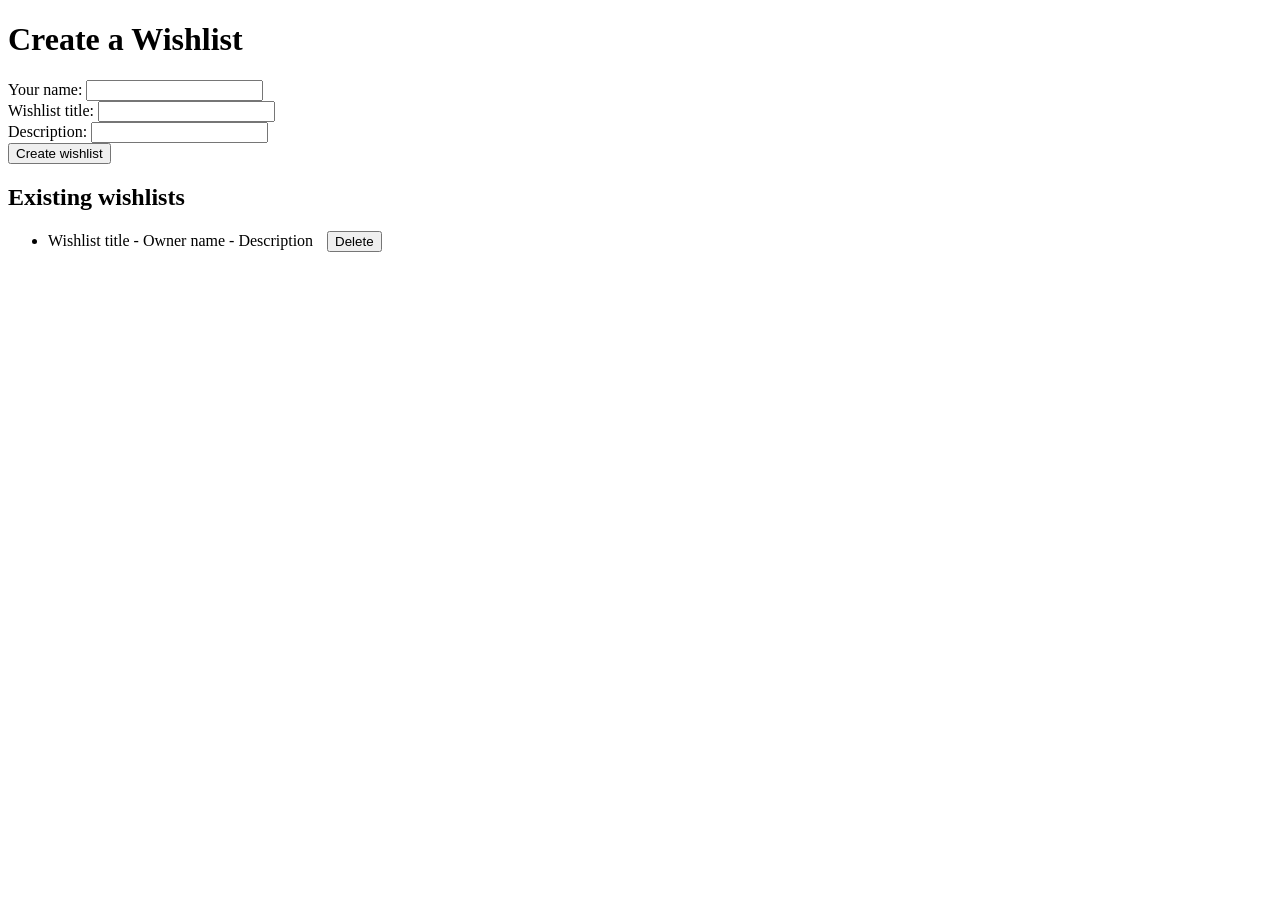
==== src/main/resources/templates/index.html @ f3205406 "Wishlist can be added and adding wishes to them" ====
<!DOCTYPE html>
<html lang="en" xmlns:th="http://www.thymeleaf.org">
<head>
    <meta charset="UTF-8">
    <title>Wishlist App</title>
</head>
<body>

<div th:if="${successMessage}">
    <p th:text="${successMessage}"></p>
</div>

<div th:if="${errorMessage}">
    <p th:text="${errorMessage}"></p>
</div>

<h1>Create a Wishlist</h1>

<form th:action="@{/wishlist/create}" th:object="${wishlist}" method="post">
    <div>
        <label for="ownerName">Your name:</label>
        <input type="text" id="ownerName" th:field="*{ownerName}" required>
    </div>

    <div>
        <label for="title">Wishlist title:</label>
        <input type="text" id="title" th:field="*{title}" required>
    </div>

    <div>
        <label for="description">Description:</label>
        <input type="text" id="description" th:field="*{description}">
    </div>

    <button type="submit">Create wishlist</button>
</form>

<h2>Existing wishlists</h2>

<ul>
    <li th:each="wishlist : ${wishlists}">
        <a th:href="@{/wishlist/{id}(id=${wishlist.id})}" th:text="${wishlist.title}">Wishlist title</a>
        -
        <span th:text="${wishlist.ownerName}">Owner name</span>
        -
        <span th:text="${wishlist.description}">Description</span>

        <form th:action="@{/wishlist/{id}/delete(id=${wishlist.id})}" method="post" style="display:inline; margin-left:10px;">
            <button type="submit">Delete</button>
        </form>
    </li>
</ul>

</body>
</html>
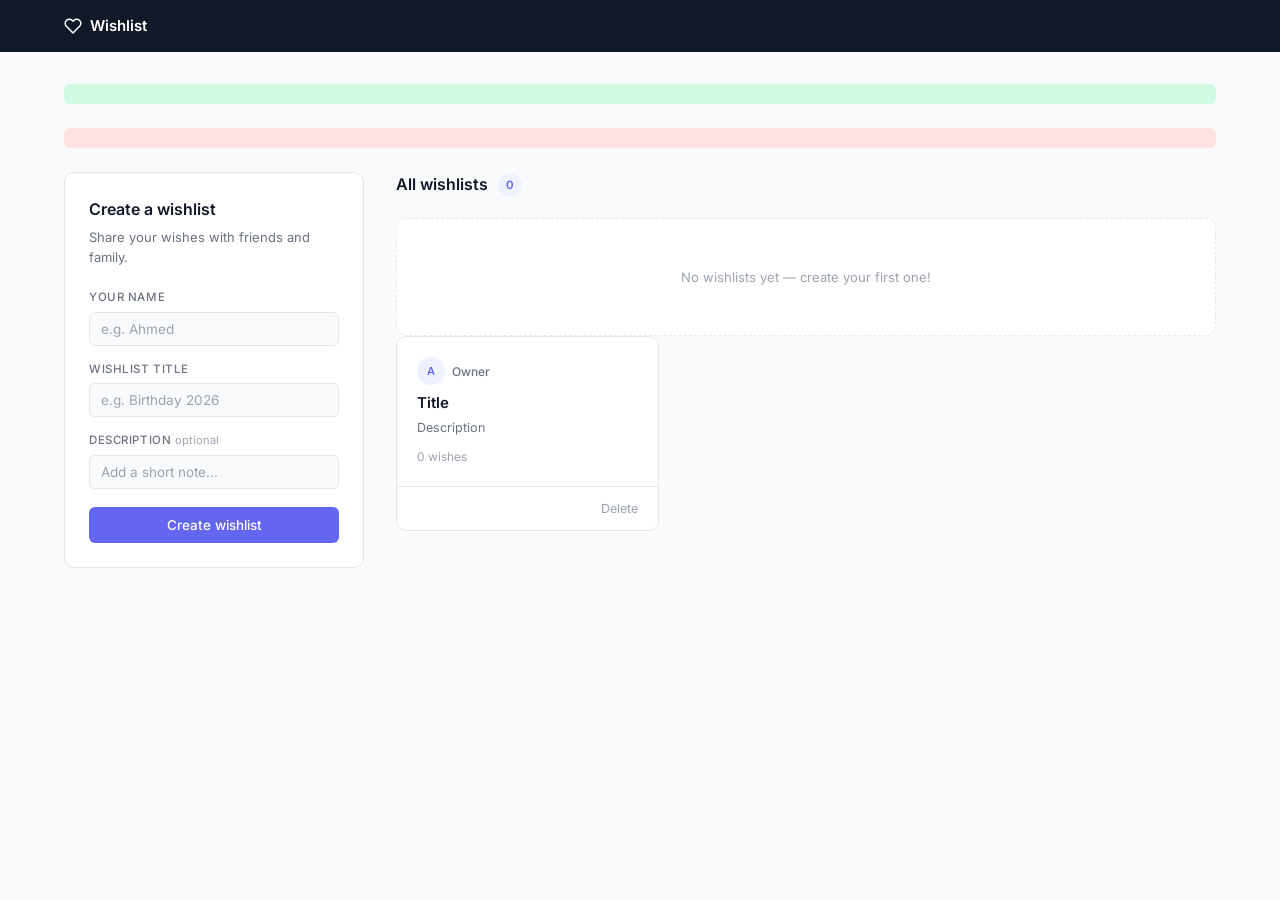
==== commit 07efc4ba: "Added embedded css to the website to make it look prettier.Azure works fine" ====
--- a/src/main/resources/templates/index.html
+++ b/src/main/resources/templates/index.html
@@ -2,54 +2,146 @@
 <html lang="en" xmlns:th="http://www.thymeleaf.org">
 <head>
     <meta charset="UTF-8">
+    <meta name="viewport" content="width=device-width, initial-scale=1.0">
     <title>Wishlist App</title>
+    <link rel="preconnect" href="https://fonts.googleapis.com">
+    <link href="https://fonts.googleapis.com/css2?family=Inter:wght@300;400;500;600&display=swap" rel="stylesheet">
+    <style>
+        *, *::before, *::after { box-sizing: border-box; margin: 0; padding: 0; }
+        :root {
+            --bg: #f9fafb; --surface: #ffffff; --border: #e5e7eb;
+            --text: #111827; --muted: #6b7280; --faint: #9ca3af;
+            --accent: #6366f1; --accent-h: #4f46e5; --accent-light: #eef2ff;
+            --green: #10b981; --green-light: #d1fae5;
+            --red: #ef4444; --red-light: #fee2e2;
+            --radius: 10px; --radius-sm: 6px;
+        }
+        body { font-family: 'Inter', -apple-system, sans-serif; background: var(--bg); color: var(--text); font-size: 14px; line-height: 1.6; min-height: 100vh; }
+        a { color: inherit; text-decoration: none; }
+
+        .navbar { background: #111827; color: white; height: 52px; position: sticky; top: 0; z-index: 100; }
+        .nav-inner { max-width: 1200px; margin: 0 auto; padding: 0 1.5rem; height: 100%; display: flex; align-items: center; }
+        .nav-brand { display: flex; align-items: center; gap: 8px; font-size: 15px; font-weight: 600; }
+
+        .page { max-width: 1200px; margin: 0 auto; padding: 2rem 1.5rem 4rem; }
+
+        .alert { padding: 10px 14px; border-radius: var(--radius-sm); font-size: 13px; font-weight: 500; margin-bottom: 1.5rem; }
+        .alert--success { background: var(--green-light); color: #065f46; }
+        .alert--error { background: var(--red-light); color: #991b1b; }
+
+        .layout { display: grid; grid-template-columns: 300px 1fr; gap: 2rem; align-items: start; }
+        @media(max-width:768px){ .layout { grid-template-columns: 1fr; } }
+
+        .sidebar { background: var(--surface); border: 1px solid var(--border); border-radius: var(--radius); padding: 1.5rem; position: sticky; top: 68px; }
+        .sidebar h1 { font-size: 16px; font-weight: 600; margin-bottom: 4px; }
+        .sidebar p { font-size: 13px; color: var(--muted); margin-bottom: 1.25rem; }
+
+        .form { display: flex; flex-direction: column; gap: 14px; }
+        .field { display: flex; flex-direction: column; gap: 5px; }
+        .field label { font-size: 11.5px; font-weight: 500; color: var(--muted); text-transform: uppercase; letter-spacing: 0.05em; }
+        .hint { font-weight: 400; color: var(--faint); text-transform: none; letter-spacing: 0; font-size: 11px; }
+        .field input { border: 1px solid var(--border); border-radius: var(--radius-sm); padding: 8px 11px; font-family: 'Inter', sans-serif; font-size: 13.5px; color: var(--text); background: var(--bg); outline: none; transition: border-color 0.15s, box-shadow 0.15s; width: 100%; }
+        .field input:focus { border-color: var(--accent); box-shadow: 0 0 0 3px rgba(99,102,241,0.12); background: white; }
+        .field input::placeholder { color: var(--faint); }
+
+        .btn-primary { display: flex; align-items: center; justify-content: center; width: 100%; padding: 10px; background: var(--accent); color: white; border: none; border-radius: var(--radius-sm); font-family: 'Inter', sans-serif; font-size: 13.5px; font-weight: 500; cursor: pointer; margin-top: 4px; transition: background 0.15s; }
+        .btn-primary:hover { background: var(--accent-h); }
+
+        .main { min-width: 0; }
+        .main-header { display: flex; align-items: center; gap: 10px; margin-bottom: 1.25rem; }
+        .main-header h2 { font-size: 16px; font-weight: 600; }
+        .badge { background: var(--accent-light); color: var(--accent); font-size: 11.5px; font-weight: 600; padding: 2px 8px; border-radius: 100px; }
+
+        .grid { display: grid; grid-template-columns: repeat(auto-fill, minmax(240px, 1fr)); gap: 1rem; }
+
+        .card { background: var(--surface); border: 1px solid var(--border); border-radius: var(--radius); overflow: hidden; display: flex; flex-direction: column; transition: box-shadow 0.15s, transform 0.15s; }
+        .card:hover { box-shadow: 0 4px 20px rgba(0,0,0,0.08); transform: translateY(-2px); }
+        .card-body { padding: 1.25rem; flex: 1; border-bottom: 1px solid var(--border); display: flex; flex-direction: column; gap: 5px; }
+        .card-meta { display: flex; align-items: center; gap: 7px; margin-bottom: 3px; }
+        .avatar { width: 28px; height: 28px; border-radius: 50%; background: var(--accent-light); color: var(--accent); display: flex; align-items: center; justify-content: center; font-size: 11px; font-weight: 600; flex-shrink: 0; }
+        .card-owner { font-size: 12px; color: var(--muted); font-weight: 500; }
+        .card-title { font-size: 15px; font-weight: 600; line-height: 1.3; }
+        .card-desc { font-size: 12.5px; color: var(--muted); }
+        .card-count { font-size: 12px; color: var(--faint); margin-top: 4px; }
+        .card-footer { padding: 0.65rem 1.25rem; display: flex; justify-content: flex-end; }
+        .btn-delete { background: none; border: none; cursor: pointer; font-family: 'Inter', sans-serif; font-size: 12.5px; color: var(--faint); transition: color 0.15s; padding: 0; }
+        .btn-delete:hover { color: var(--red); }
+
+        .empty { background: var(--surface); border: 1px dashed var(--border); border-radius: var(--radius); padding: 3rem 2rem; text-align: center; color: var(--faint); font-size: 13px; }
+    </style>
 </head>
 <body>
 
-<div th:if="${successMessage}">
-    <p th:text="${successMessage}"></p>
+<nav class="navbar">
+    <div class="nav-inner">
+        <div class="nav-brand">
+            <svg width="18" height="18" viewBox="0 0 24 24" fill="none" stroke="currentColor" stroke-width="2" stroke-linecap="round" stroke-linejoin="round"><path d="M20.84 4.61a5.5 5.5 0 0 0-7.78 0L12 5.67l-1.06-1.06a5.5 5.5 0 0 0-7.78 7.78l1.06 1.06L12 21.23l7.78-7.78 1.06-1.06a5.5 5.5 0 0 0 0-7.78z"/></svg>
+            Wishlist
+        </div>
+    </div>
+</nav>
+
+<div class="page">
+
+    <div th:if="${successMessage}" class="alert alert--success" th:text="${successMessage}"></div>
+    <div th:if="${errorMessage}" class="alert alert--error" th:text="${errorMessage}"></div>
+
+    <div class="layout">
+        <aside class="sidebar">
+            <h1>Create a wishlist</h1>
+            <p>Share your wishes with friends and family.</p>
+            <form th:action="@{/wishlist/create}" th:object="${wishlist}" method="post" class="form">
+                <div class="field">
+                    <label for="ownerName">Your name</label>
+                    <input type="text" id="ownerName" th:field="*{ownerName}" placeholder="e.g. Ahmed" required>
+                </div>
+                <div class="field">
+                    <label for="title">Wishlist title</label>
+                    <input type="text" id="title" th:field="*{title}" placeholder="e.g. Birthday 2026" required>
+                </div>
+                <div class="field">
+                    <label for="description">Description <span class="hint">optional</span></label>
+                    <input type="text" id="description" th:field="*{description}" placeholder="Add a short note...">
+                </div>
+                <button type="submit" class="btn-primary">Create wishlist</button>
+            </form>
+        </aside>
+
+        <main class="main">
+            <div class="main-header">
+                <h2>All wishlists</h2>
+                <span class="badge" th:text="${#lists.size(wishlists)}">0</span>
+            </div>
+
+            <div th:if="${#lists.isEmpty(wishlists)}" class="empty">
+                No wishlists yet — create your first one!
+            </div>
+
+            <div class="grid" th:unless="${#lists.isEmpty(wishlists)}">
+                <div th:each="wishlist : ${wishlists}" class="card">
+                    <a th:href="@{/wishlist/{id}(id=${wishlist.id})}" class="card-body">
+                        <div class="card-meta">
+                            <div class="avatar" th:text="${#strings.substring(wishlist.ownerName, 0, 1).toUpperCase()}">A</div>
+                            <span class="card-owner" th:text="${wishlist.ownerName}">Owner</span>
+                        </div>
+                        <div class="card-title" th:text="${wishlist.title}">Title</div>
+                        <div class="card-desc"
+                             th:if="${wishlist.description != null and !#strings.isEmpty(wishlist.description)}"
+                             th:text="${wishlist.description}">Description</div>
+                        <div class="card-count">
+                            <span th:text="${#lists.size(wishlist.wishes)}">0</span> wish<span th:if="${#lists.size(wishlist.wishes) != 1}">es</span>
+                        </div>
+                    </a>
+                    <div class="card-footer">
+                        <form th:action="@{/wishlist/{id}/delete(id=${wishlist.id})}" method="post">
+                            <button type="submit" class="btn-delete" onclick="return confirm('Delete this wishlist?')">Delete</button>
+                        </form>
+                    </div>
+                </div>
+            </div>
+        </main>
+    </div>
 </div>
 
-<div th:if="${errorMessage}">
-    <p th:text="${errorMessage}"></p>
-</div>
-
-<h1>Create a Wishlist</h1>
-
-<form th:action="@{/wishlist/create}" th:object="${wishlist}" method="post">
-    <div>
-        <label for="ownerName">Your name:</label>
-        <input type="text" id="ownerName" th:field="*{ownerName}" required>
-    </div>
-
-    <div>
-        <label for="title">Wishlist title:</label>
-        <input type="text" id="title" th:field="*{title}" required>
-    </div>
-
-    <div>
-        <label for="description">Description:</label>
-        <input type="text" id="description" th:field="*{description}">
-    </div>
-
-    <button type="submit">Create wishlist</button>
-</form>
-
-<h2>Existing wishlists</h2>
-
-<ul>
-    <li th:each="wishlist : ${wishlists}">
-        <a th:href="@{/wishlist/{id}(id=${wishlist.id})}" th:text="${wishlist.title}">Wishlist title</a>
-        -
-        <span th:text="${wishlist.ownerName}">Owner name</span>
-        -
-        <span th:text="${wishlist.description}">Description</span>
-
-        <form th:action="@{/wishlist/{id}/delete(id=${wishlist.id})}" method="post" style="display:inline; margin-left:10px;">
-            <button type="submit">Delete</button>
-        </form>
-    </li>
-</ul>
-
 </body>
-</html>+</html>
